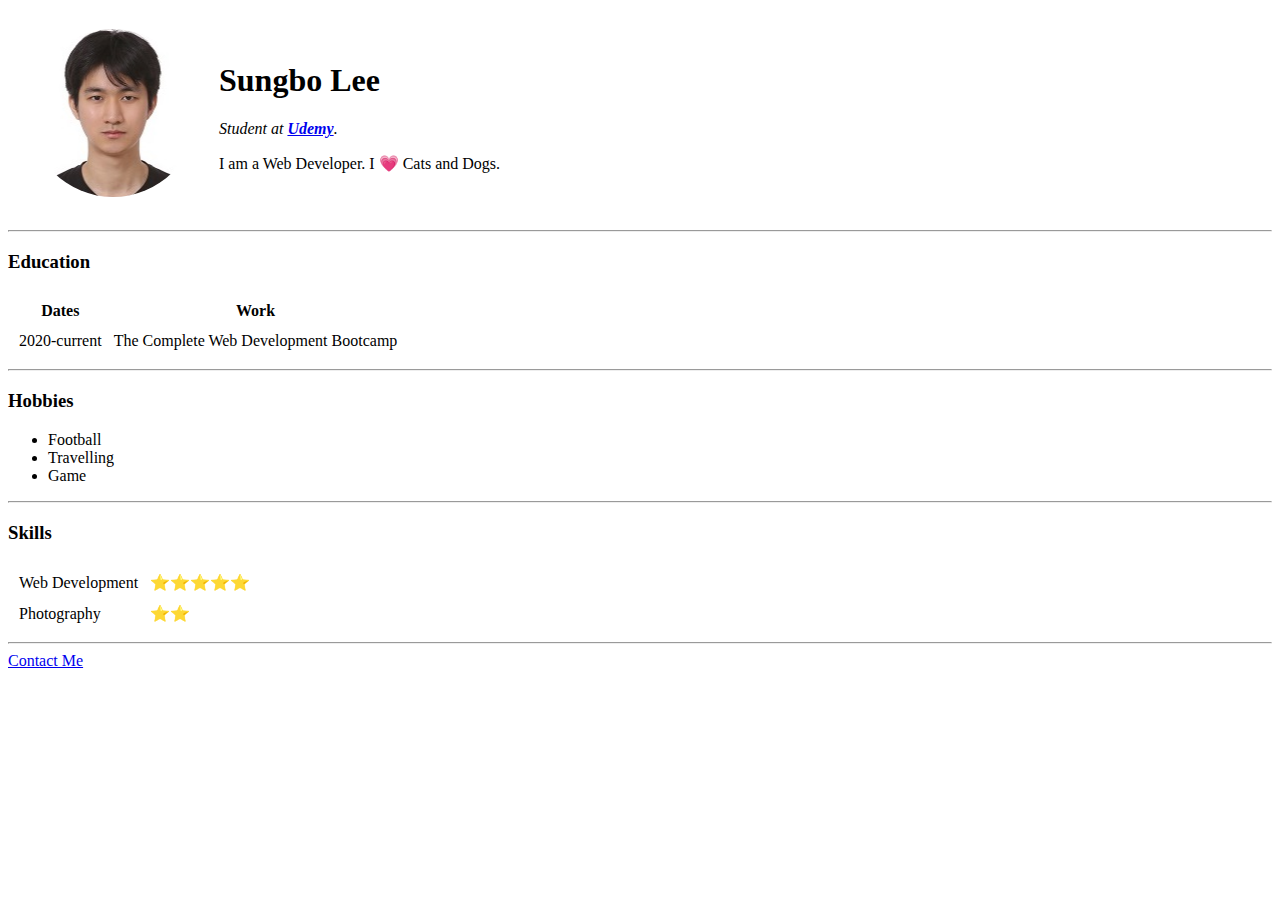
==== index.html @ 3ba015d9 "Add initial cv website files" ====
<!DOCTYPE html>
<html lang="en" dir="ltr">
  <head>
    <meta charset="utf-8">
    <title>Sungbo's Personal Site</title>
  </head>

  <body>
    <table cellspacing="20">
      <tr>
        <td><img src="images/sungbo.png" alt="sungbo profile picture"></td>
        <td><h1>Sungbo Lee</h1>
        <p><em>Student at <strong><a href="https://www.udemy.com/">Udemy</a></strong>.</em></p>
        <p>I am a Web Developer. I 💗 Cats and Dogs.</p></td>
      </tr>
    </table>
    <hr>
    <h3>Education</h3>
    <table cellspacing="10">
      <tr>
        <th>Dates</th>
        <th>Work</th>
      </tr>
      <tr>
        <td>2020-current</td>
        <td>The Complete Web Development Bootcamp</td>
      </tr>
    </table>
    <hr>
    <h3>Hobbies</h3>
    <ul>
      <li>Football</li>
      <li>Travelling</li>
      <li>Game</li>
    </ul>
    <hr>
    <h3>Skills</h3>
      <table cellspacing="10">
        <tr>
          <td>Web Development</td>
          <td>⭐⭐⭐⭐⭐</td>
        </tr>
        <tr>
          <td>Photography</td>
          <td>⭐⭐</td>
        </tr>
      </table>
    <hr>
    <a href="contact-me.html">Contact Me</a>
  </body>
</html>
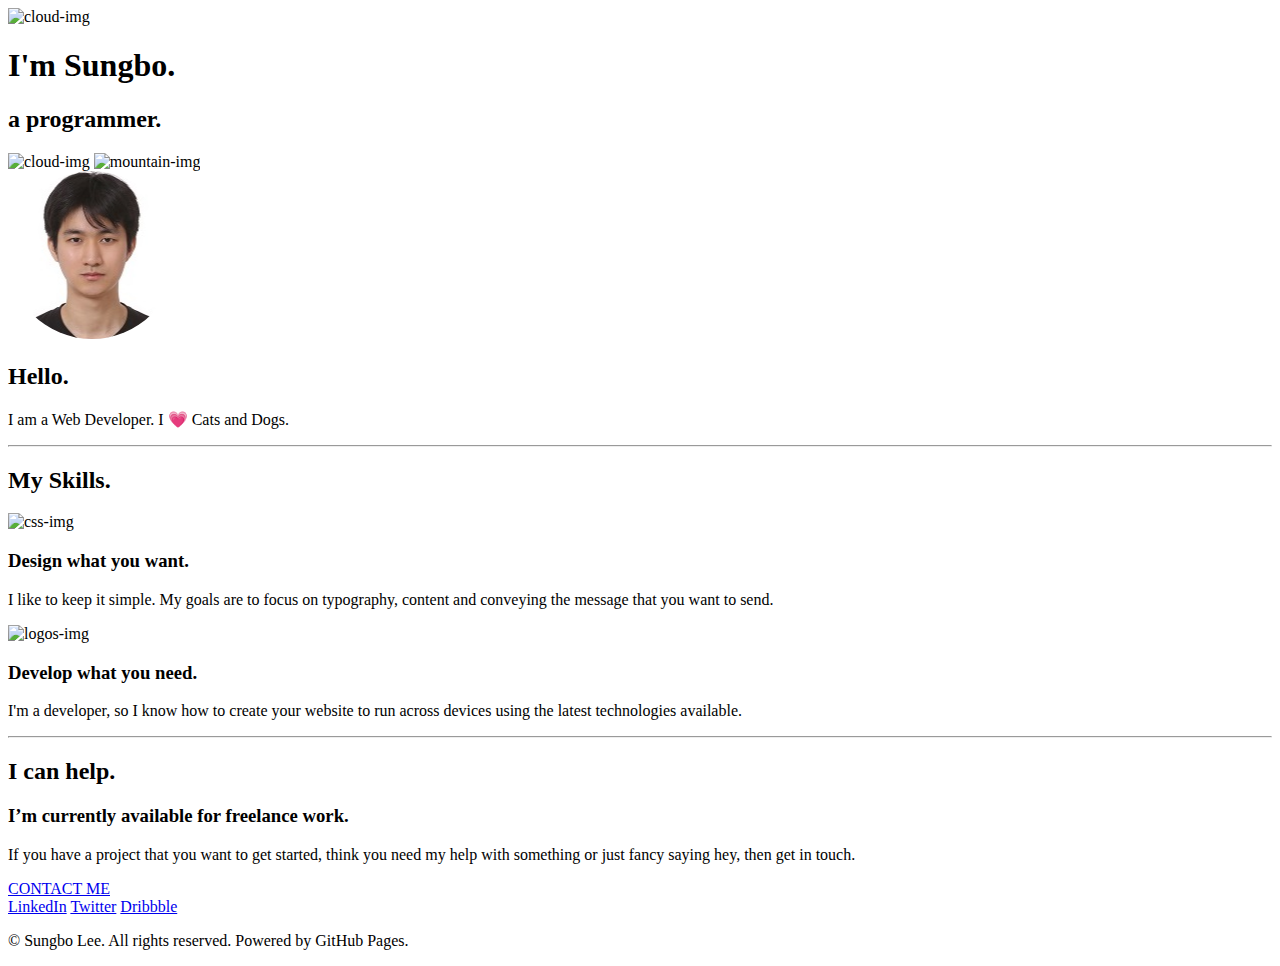
==== commit 5099376f: "docs: Change index.html" ====
--- a/index.html
+++ b/index.html
@@ -1,51 +1,65 @@
 <!DOCTYPE html>
-<html lang="en" dir="ltr">
-  <head>
-    <meta charset="utf-8">
-    <title>Sungbo's Personal Site</title>
-  </head>
+<html>
 
-  <body>
-    <table cellspacing="20">
-      <tr>
-        <td><img src="images/sungbo.png" alt="sungbo profile picture"></td>
-        <td><h1>Sungbo Lee</h1>
-        <p><em>Student at <strong><a href="https://www.udemy.com/">Udemy</a></strong>.</em></p>
-        <p>I am a Web Developer. I 💗 Cats and Dogs.</p></td>
-      </tr>
-    </table>
+<head>
+  <meta charset="utf-8">
+  <title>Sungbo Lee</title>
+  <link rel="stylesheet" href="css/styles.css">
+  <link rel="icon" href="favicon.ico">
+  <link href="https://fonts.googleapis.com/css2?family=Merriweather&family=Montserrat&family=Sacramento&display=swap" rel="stylesheet">
+</head>
+
+<body>
+  <div class="top-container">
+    <img class="top-cloud" src="images/cloud.png" alt="cloud-img">
+    <div class="title-text">
+      <h1>I'm Sungbo.</h1>
+      <h2>a <span class="pro">pro</span>grammer.</h2>
+    </div>
+    <img class="bottom-cloud" src="images/cloud.png" alt="cloud-img">
+    <img class="mountain" src="images/mountain.png" alt="mountain-img">
+  </div>
+
+  <div class="middle-container">
+    <div class="profile">
+      <img src="images/sungbo.png" alt="sungbo-profile-img">
+      <h2>Hello.</h2>
+      <p class="intro">I am a Web Developer. I 💗 Cats and Dogs.</p>
+    </div>
     <hr>
-    <h3>Education</h3>
-    <table cellspacing="10">
-      <tr>
-        <th>Dates</th>
-        <th>Work</th>
-      </tr>
-      <tr>
-        <td>2020-current</td>
-        <td>The Complete Web Development Bootcamp</td>
-      </tr>
-    </table>
+    <div class="skills">
+      <h2>My Skills.</h2>
+      <div class="skill-row">
+        <img class="css-img" src="images/css.png" alt="css-img">
+
+        <h3>Design what you want.</h3>
+        <p>I like to keep it simple. My goals are to focus on typography, content and conveying the message that you want to send.</p>
+
+      </div>
+      <div class="skill-row">
+        <img class="logos-img" src="images/logos.png" alt="logos-img">
+
+        <h3>Develop what you need.</h3>
+        <p>I'm a developer, so I know how to create your website to run across devices using the latest technologies available.</p>
+
+      </div>
+    </div>
     <hr>
-    <h3>Hobbies</h3>
-    <ul>
-      <li>Football</li>
-      <li>Travelling</li>
-      <li>Game</li>
-    </ul>
-    <hr>
-    <h3>Skills</h3>
-      <table cellspacing="10">
-        <tr>
-          <td>Web Development</td>
-          <td>⭐⭐⭐⭐⭐</td>
-        </tr>
-        <tr>
-          <td>Photography</td>
-          <td>⭐⭐</td>
-        </tr>
-      </table>
-    <hr>
-    <a href="contact-me.html">Contact Me</a>
-  </body>
+    <div class="contact-me">
+      <h2>I can help.</h2>
+      <h3>I’m currently available for freelance work.</h3>
+      <p class="contact-message">If you have a project that you want to get started, think you need my help with something or just fancy saying hey, then get in touch.</p>
+      <a class="btn" href="mailto:myemail@gmail.com/">CONTACT ME</a>
+    </div>
+  </div>
+
+
+  <div class="bottom-container">
+    <a class="footer-link" href="https://www.linkedin.com/">LinkedIn</a>
+    <a class="footer-link" href="https://twitter.com/">Twitter</a>
+    <a class="footer-link" href="https://dribbble.com/">Dribbble</a>
+    <p class="copyright">© Sungbo Lee. All rights reserved. Powered by GitHub Pages.</p>
+  </div>
+</body>
+
 </html>
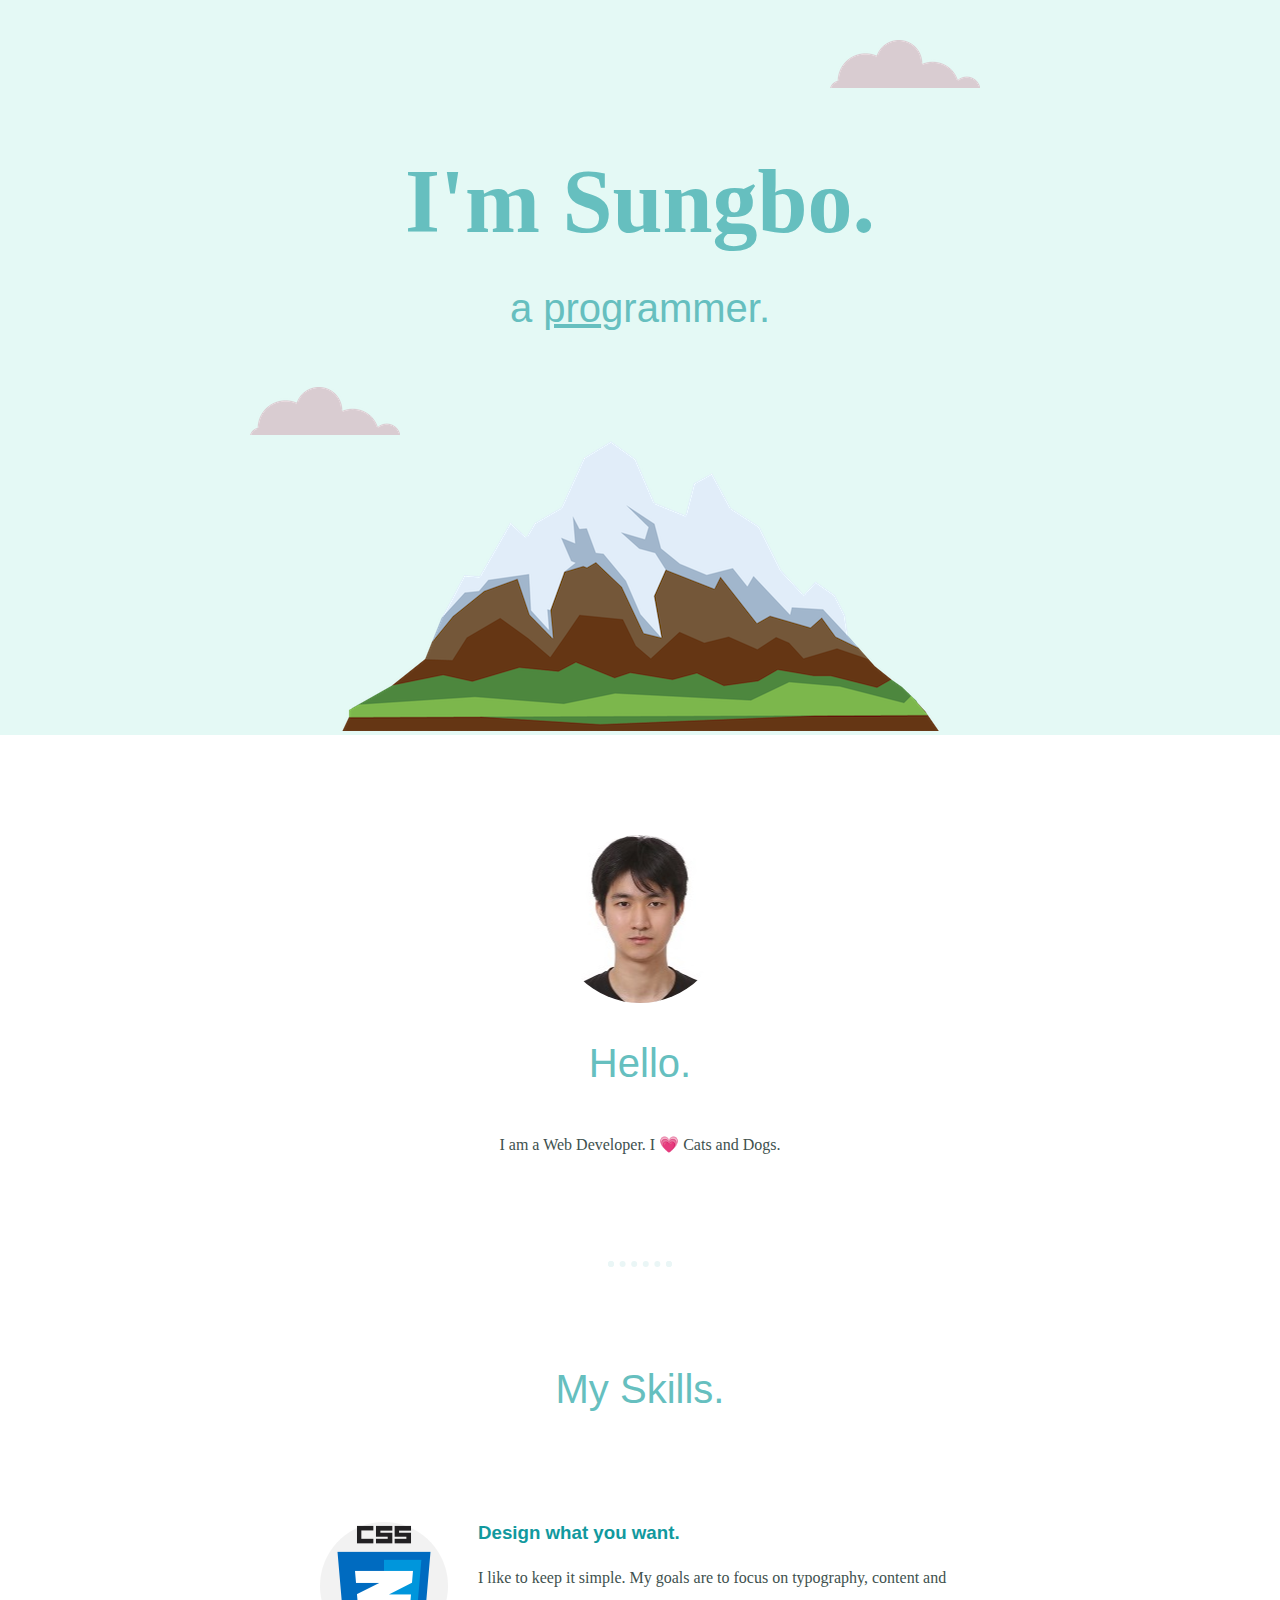
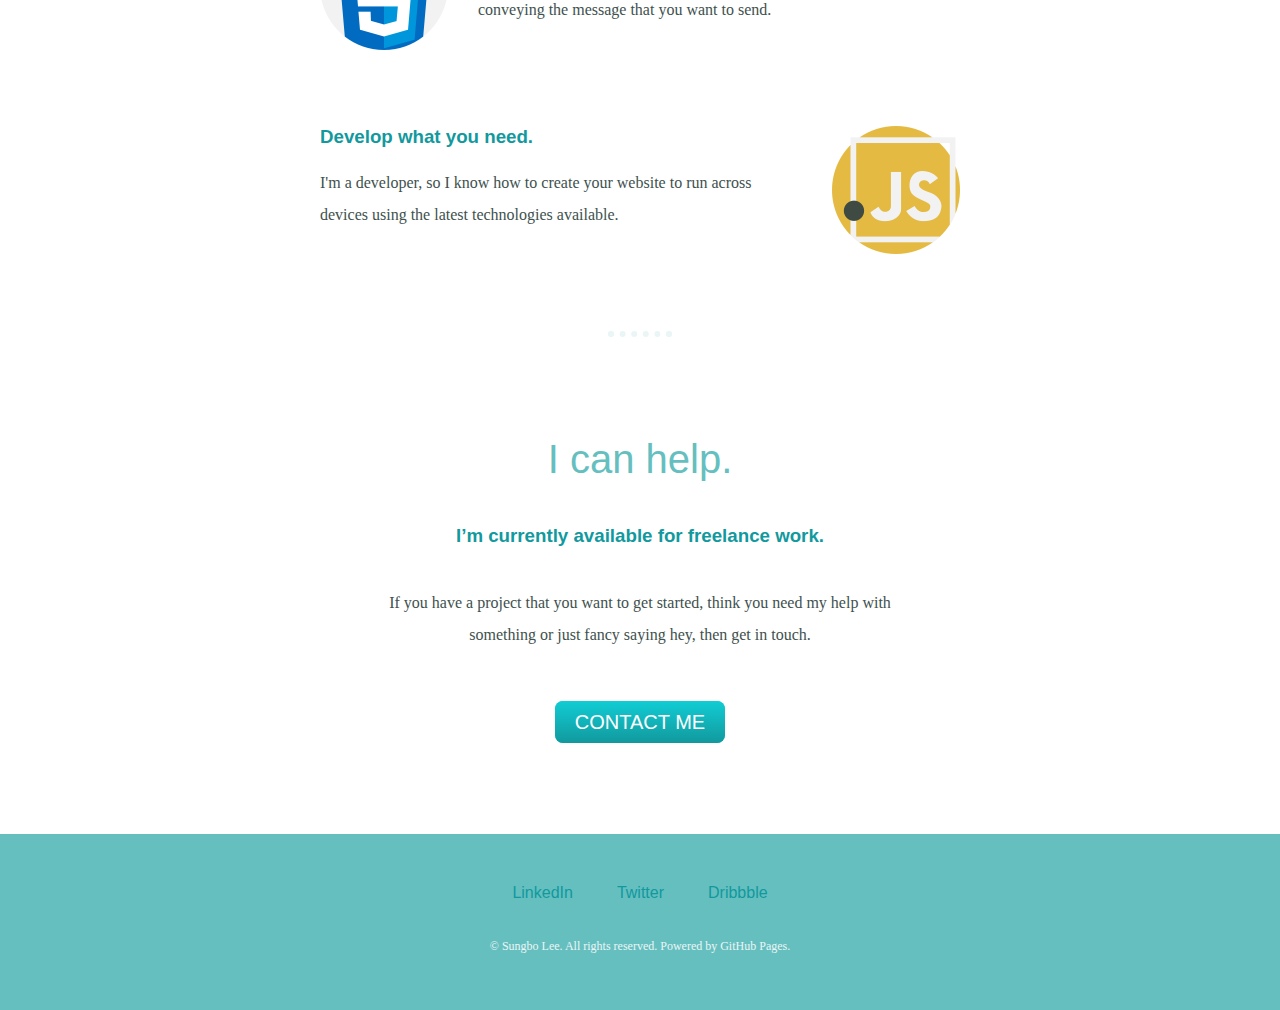
==== commit d0af8114: "docs:Change font" ====
--- a/index.html
+++ b/index.html
@@ -6,7 +6,7 @@
   <title>Sungbo Lee</title>
   <link rel="stylesheet" href="css/styles.css">
   <link rel="icon" href="favicon.ico">
-  <link href="https://fonts.googleapis.com/css2?family=Merriweather&family=Montserrat&family=Sacramento&display=swap" rel="stylesheet">
+  <link href="https://fonts.googleapis.com/css2?family=Noto+Sans+KR&family=Noto+Serif+KR&display=swap" rel="stylesheet">
 </head>
 
 <body>
--- a/css/styles.css
+++ b/css/styles.css
@@ -0,0 +1,140 @@
+body {
+  color: #40514E;
+  margin: 0;
+  text-align: center;
+  font-family: 'Merriweather', serif;
+}
+
+h1 {
+  color: #66BFBF;
+  font-size: 5.625rem;
+  margin: 50px auto 0 auto;
+  font-family: 'Sacramento', cursive;
+}
+
+h2 {
+  color: #66BFBF;
+  font-family: 'Montserrat', sans-serif;
+  font-size: 2.5rem;
+  font-weight: normal;
+  padding-bottom: 10px;
+}
+
+h3 {
+  color: #11999E;
+  font-family: 'Montserrat', sans-serif;
+}
+
+p {
+  line-height: 2;
+}
+
+hr {
+  border: dotted #EAF6F6 6px;
+  border-bottom: none;
+  width: 4%;
+  margin: 100px auto;
+}
+
+a{
+  color: #11999E;
+  font-family: 'Montserrat', sans-serif;
+  margin: 10px 20px;
+  text-decoration: none;
+}
+
+a:hover {
+  color: #EAF6F6;
+}
+
+.top-container {
+  background-color: #E4F9F5;
+  position: relative;
+  padding-top: 100px;
+}
+
+.middle-container {
+  margin: 100px 0;
+}
+
+.bottom-container {
+  background-color: #66BFBF;
+  padding: 50px 0 20px;
+}
+
+.skill-row {
+  width: 50%;
+  margin: 100px auto 100px auto;
+  text-align: left;
+}
+
+.pro {
+  text-decoration: underline;
+}
+
+.intro {
+  width: 30%;
+  margin: auto;
+}
+
+.contact-message {
+  width: 40%;
+  margin: 40px auto 60px;
+}
+
+.copyright {
+  color: #EAF6F6;
+  font-size: 0.75rem;
+  padding: 20px 0;
+}
+
+.top-cloud {
+  position: absolute;
+  right: 300px;
+  top: 40px;
+}
+
+.bottom-cloud {
+  position: absolute;
+  left: 250px;
+  bottom: 300px;
+}
+
+.css-img {
+  width: 20%;
+  float: left;
+  margin-right: 30px;
+}
+
+.logos-img {
+  width: 20%;
+  float: right;
+  margin-left: 30px;
+}
+
+.btn {
+  background: #11cdd4;
+  background-image: -webkit-linear-gradient(top, #11cdd4, #11999e);
+  background-image: -moz-linear-gradient(top, #11cdd4, #11999e);
+  background-image: -ms-linear-gradient(top, #11cdd4, #11999e);
+  background-image: -o-linear-gradient(top, #11cdd4, #11999e);
+  background-image: linear-gradient(to bottom, #11cdd4, #11999e);
+  -webkit-border-radius: 8;
+  -moz-border-radius: 8;
+  border-radius: 8px;
+  font-family: 'Montserrat', sans-serif;
+  color: #ffffff;
+  font-size: 20px;
+  padding: 10px 20px 10px 20px;
+  text-decoration: none;
+}
+
+.btn:hover {
+  background: #30e3cb;
+  background-image: -webkit-linear-gradient(top, #30e3cb, #2bc4ad);
+  background-image: -moz-linear-gradient(top, #30e3cb, #2bc4ad);
+  background-image: -ms-linear-gradient(top, #30e3cb, #2bc4ad);
+  background-image: -o-linear-gradient(top, #30e3cb, #2bc4ad);
+  background-image: linear-gradient(to bottom, #30e3cb, #2bc4ad);
+  text-decoration: none;
+}
